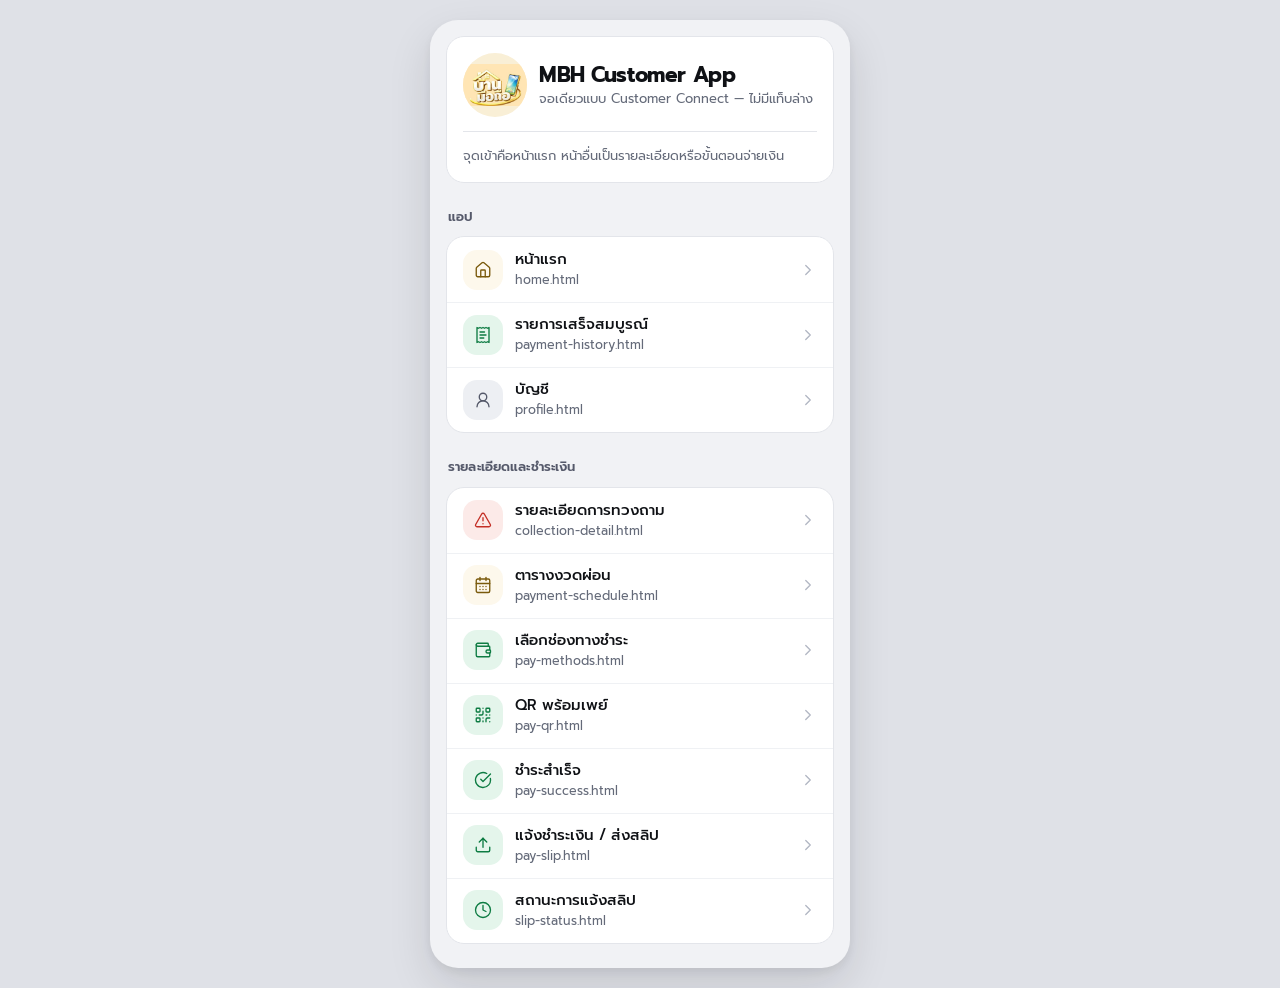
==== index.html @ 39d5591e "first commit" ====
<!DOCTYPE html>
<html lang="th">
<head>
<meta charset="UTF-8">
<meta name="viewport" content="width=device-width, initial-scale=1.0, viewport-fit=cover">
<title>MBH Customer App — รวมหน้า Mockup</title>
<link rel="preconnect" href="https://fonts.googleapis.com">
<link rel="preconnect" href="https://fonts.gstatic.com" crossorigin>
<link href="https://fonts.googleapis.com/css2?family=Prompt:wght@400;500;600;700&display=swap" rel="stylesheet">
<link rel="stylesheet" href="assets/theme.css">
</head>
<body>
<!--
THESIS: แอปหนี้ที่อ่านออกกลางแดดในแวบเดียว — มาตรฐานแอปการเงินไทยที่ทำให้เนี้ยบระดับ KPLUS/Revolut ปฏิเสธการ์ดเงาซ้อนการ์ดและลูกเล่นที่ทำให้ตัวเลขอ่านช้าลง
OWN-WORLD: พื้นเทา #F1F2F5 การ์ดขาวเงาบาง เส้น 1px ทอง #D2A32C เป็น accent เดียวของระบบ แดง/เขียวสงวนไว้สื่อสถานะเท่านั้น Prompt ตัวเลข tabular ปุ่มสูง 52px มุม 14-18px
STORY: ลูกค้าที่ค้างงวดเปิดแอป เห็นยอด ฿3,400 กับวันครบกำหนดก่อนอย่างอื่น เข้าใจว่าค่าติดตาม ฿200 มาจากไหน แล้วกดจ่ายหรือแจ้งสลิปได้ใน 1 แตะ
FIRST VIEWPORT: แถบสถานะค้างชำระหนึ่งบรรทัด แล้วแผงยอดขาวเต็มความกว้าง ยอด ฿3,400 ที่ 34px คือตัวใหญ่ที่สุดในหน้า ใต้ยอดเป็นแถบ 12 ขีดของ 12 งวด ปิดท้ายด้วยปุ่มชำระเงินคู่แจ้งสลิป
FORM: canon (มาตรฐานหมวด ผู้ใช้เลือกเอง) นอกลิสต์ผู้สมัครทั้ง 7 · seed 402bb3ea
FINISH: unreviewed and undocumented is unfinished; this build ends with the finish review, the verdict, DESIGN.md, and every shipping raster carrying its provenance
-->
<div class="app">
<script>window.PAGE = { bare: true };</script>
<script src="assets/layout.js"></script>
<div class="screen">

  <div class="card">
    <div class="row gap-12">
      <span class="avatar avatar-lg"><img src="assets/logo.jpg" alt="MBH"></span>
      <div class="flex-1">
        <div class="h1">MBH Customer App</div>
        <div class="sub">จอเดียวแบบ Customer Connect — ไม่มีแท็บล่าง</div>
      </div>
    </div>
    <div class="divider"></div>
    <div class="sub">จุดเข้าคือหน้าแรก หน้าอื่นเป็นรายละเอียดหรือขั้นตอนจ่ายเงิน</div>
  </div>

  <div class="section-title">แอป</div>
  <div class="list">
    <a class="list-item" href="home.html">
      <span class="list-ico"><i data-lucide="house"></i></span>
      <div class="body"><div class="title">หน้าแรก</div><div class="desc">home.html</div></div>
      <i data-lucide="chevron-right" class="chev"></i>
    </a>
    <a class="list-item" href="payment-history.html">
      <span class="list-ico g"><i data-lucide="receipt-text"></i></span>
      <div class="body"><div class="title">รายการเสร็จสมบูรณ์</div><div class="desc">payment-history.html</div></div>
      <i data-lucide="chevron-right" class="chev"></i>
    </a>
    <a class="list-item" href="profile.html">
      <span class="list-ico n"><i data-lucide="user-round"></i></span>
      <div class="body"><div class="title">บัญชี</div><div class="desc">profile.html</div></div>
      <i data-lucide="chevron-right" class="chev"></i>
    </a>
  </div>

  <div class="section-title">รายละเอียดและชำระเงิน</div>
  <div class="list">
    <a class="list-item" href="collection-detail.html">
      <span class="list-ico r"><i data-lucide="triangle-alert"></i></span>
      <div class="body"><div class="title">รายละเอียดการทวงถาม</div><div class="desc">collection-detail.html</div></div>
      <i data-lucide="chevron-right" class="chev"></i>
    </a>
    <a class="list-item" href="payment-schedule.html">
      <span class="list-ico"><i data-lucide="calendar-days"></i></span>
      <div class="body"><div class="title">ตารางงวดผ่อน</div><div class="desc">payment-schedule.html</div></div>
      <i data-lucide="chevron-right" class="chev"></i>
    </a>
    <a class="list-item" href="pay-methods.html">
      <span class="list-ico g"><i data-lucide="wallet"></i></span>
      <div class="body"><div class="title">เลือกช่องทางชำระ</div><div class="desc">pay-methods.html</div></div>
      <i data-lucide="chevron-right" class="chev"></i>
    </a>
    <a class="list-item" href="pay-qr.html">
      <span class="list-ico g"><i data-lucide="qr-code"></i></span>
      <div class="body"><div class="title">QR พร้อมเพย์</div><div class="desc">pay-qr.html</div></div>
      <i data-lucide="chevron-right" class="chev"></i>
    </a>
    <a class="list-item" href="pay-success.html">
      <span class="list-ico g"><i data-lucide="circle-check-big"></i></span>
      <div class="body"><div class="title">ชำระสำเร็จ</div><div class="desc">pay-success.html</div></div>
      <i data-lucide="chevron-right" class="chev"></i>
    </a>
    <a class="list-item" href="pay-slip.html">
      <span class="list-ico g"><i data-lucide="upload"></i></span>
      <div class="body"><div class="title">แจ้งชำระเงิน / ส่งสลิป</div><div class="desc">pay-slip.html</div></div>
      <i data-lucide="chevron-right" class="chev"></i>
    </a>
    <a class="list-item" href="slip-status.html">
      <span class="list-ico g"><i data-lucide="clock"></i></span>
      <div class="body"><div class="title">สถานะการแจ้งสลิป</div><div class="desc">slip-status.html</div></div>
      <i data-lucide="chevron-right" class="chev"></i>
    </a>
  </div>

</div>
</div>
</body>
</html>
---- assets/theme.css ----
/* ==========================================================================
   MBH Customer App — Design System v3 (canon)
   บ้านมือถือ MOBILE HOME (MBH) · static mockup · mobile-first

   ทิศทาง: มาตรฐานแอปการเงินไทย ทำให้เนี้ยบระดับ KPLUS / Revolut / Wise
   ทองเป็น accent เดียวของระบบ · พื้นผิวขาว-เทา · ตัวเลขเป็นพระเอก
   ========================================================================== */

:root {
  /* ---- ground & surface ---- */
  --page: #F1F2F5;
  --surface: #FFFFFF;
  --surface-2: #F7F8FA;
  --surface-3: #EDEFF3;
  --line: #E3E5EA;
  --line-soft: #EFF1F4;

  /* ---- ink (ทุกระดับผ่าน 4.5:1 ทั้งบน --surface และ --page) ---- */
  --ink: #0F1115;
  --ink-2: #55596A;
  --ink-3: #646A79;
  --ink-on-gold: #241903;

  /* ---- accent เดียวของระบบ: ทอง MBH ----
     gold-500 = สีแบรนด์ (ใช้เป็นพื้นปุ่ม/แถบ)
     gold-ink = ทองที่เข้มพอสำหรับตัวอักษรบนพื้นขาว */
  --gold-50:  #FDF8EC;
  --gold-100: #F9EFD6;
  --gold-200: #F1DFAF;
  --gold-400: #E2B63F;
  --gold-500: #D2A32C;
  --gold-600: #B0821A;
  --gold-ink: #7A5A0C;

  /* ---- สถานะ (ใช้เฉพาะสื่อสถานะ ห้ามใช้ตกแต่ง) ---- */
  --success: #0E7C43;
  --success-bg: #E4F5EB;
  --warning: #9A5B06;
  --warning-bg: #FCF0DC;
  --danger: #C42F26;
  --danger-bg: #FCEAE8;
  --info: #1F5FB8;
  --info-bg: #E9F1FC;

  /* ---- form ---- */
  --r-xs: 8px;
  --r-sm: 10px;
  --r-md: 14px;
  --r-lg: 18px;
  --r-pill: 999px;

  --sh-1: 0 1px 2px rgba(15, 17, 21, .06);
  --sh-2: 0 2px 4px rgba(15, 17, 21, .05), 0 8px 20px rgba(15, 17, 21, .06);
  --sh-3: 0 4px 8px rgba(15, 17, 21, .06), 0 18px 44px rgba(15, 17, 21, .12);

  --appbar-h: 56px;
  --tabbar-h: 60px;
  --pad: 16px;

  --ease: cubic-bezier(.2, .8, .25, 1);
}

*, *::before, *::after { margin: 0; padding: 0; box-sizing: border-box; -webkit-tap-highlight-color: transparent; }

html { -webkit-text-size-adjust: 100%; }

body {
  font-family: "Prompt", "Noto Sans Thai", -apple-system, BlinkMacSystemFont, sans-serif;
  font-size: 15px;
  line-height: 1.5;
  color: var(--ink);
  background: #DFE1E7;
  -webkit-font-smoothing: antialiased;
  text-rendering: optimizeLegibility;
  font-variant-numeric: tabular-nums lining-nums;
}

a { color: inherit; text-decoration: none; }
button, input, select, textarea { font: inherit; color: inherit; }
button { background: none; border: none; cursor: pointer; }
img { display: block; max-width: 100%; }

/* ---- browser surfaces: ส่วนที่ไม่ได้วาดเองก็ต้องเป็นของระบบ ---- */
::selection { background: var(--gold-200); color: var(--ink); }
:focus-visible { outline: 2px solid var(--gold-600); outline-offset: 2px; border-radius: var(--r-xs); }
input, textarea, select { caret-color: var(--gold-600); }
input[type="checkbox"], input[type="radio"] { accent-color: var(--gold-500); width: 18px; height: 18px; }
::-webkit-scrollbar { width: 8px; height: 8px; }
::-webkit-scrollbar-track { background: transparent; }
::-webkit-scrollbar-thumb { background: #C9CDD6; border-radius: var(--r-pill); }
::-webkit-scrollbar-thumb:hover { background: #AFB4C0; }
* { scrollbar-width: thin; scrollbar-color: #C9CDD6 transparent; }

@media (prefers-reduced-motion: reduce) {
  *, *::before, *::after { animation: none !important; transition: none !important; }
}

/* ==========================================================================
   Shell
   ========================================================================== */

.app {
  position: relative;
  display: flex;
  flex-direction: column;
  width: 100%;
  max-width: 420px;
  min-height: 100vh;
  min-height: 100dvh;
  margin: 0 auto;
  background: var(--page);
  overflow: clip;
}

@media (min-width: 480px) {
  body { padding: 20px 0; }
  .app { min-height: calc(100dvh - 40px); border-radius: 28px; box-shadow: var(--sh-3); }
}

.appbar {
  position: sticky;
  top: 0;
  z-index: 30;
  display: flex;
  align-items: center;
  justify-content: space-between;
  gap: 4px;
  min-height: calc(var(--appbar-h) + env(safe-area-inset-top));
  padding: env(safe-area-inset-top) 12px 0;
  background: var(--surface);
  border-bottom: 1px solid var(--line);
}
.appbar-title {
  position: absolute;
  left: 52px;
  right: 52px;
  min-width: 0;
  font-size: 16px;
  font-weight: 600;
  letter-spacing: -.01em;
  text-align: center;
  white-space: nowrap;
  overflow: hidden;
  text-overflow: ellipsis;
  pointer-events: none;
}
.icon-btn {
  display: inline-flex;
  align-items: center;
  justify-content: center;
  width: 40px;
  height: 40px;
  flex-shrink: 0;
  color: var(--ink);
  border-radius: var(--r-md);
  transition: background .16s var(--ease);
}
.icon-btn:hover { background: var(--surface-3); }
.icon-btn:active { background: var(--line); }
.icon-btn.has-dot { position: relative; }
.icon-btn.has-dot::after {
  content: "";
  position: absolute;
  top: 9px; right: 10px;
  width: 8px; height: 8px;
  border-radius: var(--r-pill);
  background: var(--danger);
  box-shadow: 0 0 0 2px var(--surface);
}

.screen {
  flex: 1;
  display: flex;
  flex-direction: column;
  padding: 16px var(--pad) max(24px, env(safe-area-inset-bottom));
}
.screen.has-tabbar { padding-bottom: calc(var(--tabbar-h) + 28px); }
.screen.flush { padding-left: 0; padding-right: 0; }

.connect {
  display: flex;
  flex-direction: column;
  min-width: 0;
  gap: 16px;
  margin-top: 16px;
}
.screen > .connect:first-child { margin-top: 0; }
.connect-foot { padding-top: 8px; }

.session {
  display: flex;
  align-items: flex-start;
  gap: 8px;
  margin-top: 16px;
  color: var(--ink-3);
}
.session .sub { flex: 1; min-width: 0; }

.tabbar {
  position: sticky;
  bottom: 0;
  z-index: 30;
  display: flex;
  height: var(--tabbar-h);
  background: var(--surface);
  border-top: 1px solid var(--line);
  padding-bottom: env(safe-area-inset-bottom);
}
.tab-item {
  flex: 1;
  display: flex;
  flex-direction: column;
  align-items: center;
  justify-content: center;
  gap: 4px;
  font-size: 11px;
  font-weight: 500;
  color: var(--ink-3);
  transition: color .16s var(--ease);
}
.tab-item svg.lucide { width: 22px; height: 22px; stroke-width: 1.8; }
.tab-item.active { color: var(--gold-ink); font-weight: 600; }
.tab-item.active svg.lucide { stroke-width: 2.2; }

/* ==========================================================================
   Icons
   ========================================================================== */

svg.lucide { width: 18px; height: 18px; stroke-width: 1.8; flex-shrink: 0; vertical-align: -3.5px; }
.btn svg.lucide { width: 18px; height: 18px; vertical-align: -3px; }
.btn-sm svg.lucide, .badge svg.lucide, .chip svg.lucide { width: 14px; height: 14px; vertical-align: -2.5px; }
.icon-btn svg.lucide { width: 21px; height: 21px; vertical-align: 0; }
.empty svg.lucide { width: 32px; height: 32px; stroke-width: 1.5; }

/* ==========================================================================
   Type
   ========================================================================== */

.h1 { font-size: 21px; font-weight: 700; letter-spacing: -.02em; line-height: 1.3; }
.h2 { font-size: 17px; font-weight: 600; letter-spacing: -.01em; line-height: 1.35; }
.h3 { font-size: 15px; font-weight: 600; line-height: 1.4; }
.sub { font-size: 13px; line-height: 1.5; color: var(--ink-3); }
.muted { color: var(--ink-3); }
.strong { font-weight: 600; }

.amount-xl { font-size: 34px; font-weight: 700; letter-spacing: -.01em; line-height: 1.15; }
/* Prompt Bold ให้ sidebearing ฝั่งขวาของ ฿ แคบจนชนเลขตัวแรก — ถ่างที่ตัวสัญลักษณ์ ไม่ใช่ที่ tracking ทั้งบรรทัด */
.baht { margin-right: .06em; }
.amount-lg { font-size: 22px; font-weight: 700; letter-spacing: -.01em; }
.amount-md { font-size: 17px; font-weight: 600; letter-spacing: -.01em; }
.amount-sm { font-size: 15px; font-weight: 600; }

.section-title {
  display: flex;
  align-items: baseline;
  justify-content: space-between;
  gap: 12px;
  margin: 24px 2px 10px;
  font-size: 13px;
  font-weight: 600;
  letter-spacing: .01em;
  color: var(--ink-2);
}
.screen > .section-title:first-child { margin-top: 4px; }
.section-title a { font-size: 13px; font-weight: 500; color: var(--gold-ink); }
.section-title a:active { opacity: .6; }

/* ==========================================================================
   Card & panel
   ========================================================================== */

.card {
  background: var(--surface);
  border: 1px solid var(--line);
  border-radius: var(--r-lg);
  padding: 16px;
}
.card + .card { margin-top: 12px; }
.card-flush { padding: 0; overflow: hidden; }
.card-head {
  display: flex;
  align-items: center;
  justify-content: space-between;
  gap: 12px;
  margin-bottom: 12px;
}
.card-title { font-size: 15px; font-weight: 600; }

/* แผงยอดหลักของหน้า — หน้าละหนึ่งอันเท่านั้น */
.balance {
  background: var(--surface);
  border-radius: var(--r-lg);
  padding: 20px 18px 18px;
  box-shadow: var(--sh-2);
}
.balance .label { font-size: 13px; color: var(--ink-3); }
.balance .amount-xl { margin-top: 6px; animation: rise .5s var(--ease) both; }
.balance .meta { margin-top: 8px; font-size: 13px; color: var(--ink-2); }

@keyframes rise {
  from { opacity: 0; transform: translateY(6px); }
  to { opacity: 1; transform: none; }
}

/* ==========================================================================
   Buttons
   ========================================================================== */

.btn {
  display: inline-flex;
  align-items: center;
  justify-content: center;
  gap: 8px;
  height: 52px;
  padding: 0 20px;
  border: 1px solid transparent;
  border-radius: var(--r-md);
  font-size: 15px;
  font-weight: 600;
  letter-spacing: -.01em;
  transition: transform .12s var(--ease), background .16s var(--ease), border-color .16s var(--ease);
}
.btn:active { transform: scale(.985); }
.btn-primary { background: var(--gold-500); color: var(--ink-on-gold); box-shadow: var(--sh-1); }
.btn-primary:hover { background: var(--gold-400); }
.btn-outline { background: var(--surface); border-color: var(--line); color: var(--ink); }
.btn-outline:hover { background: var(--surface-2); }
.btn-ghost { background: transparent; color: var(--ink-2); }
.btn-ghost:hover { background: var(--surface-3); }
.btn-dark { background: var(--ink); color: #fff; }
.btn-danger { background: var(--danger); color: #fff; }
.btn-block { display: flex; width: 100%; }
.btn-sm { height: 38px; padding: 0 14px; font-size: 13px; border-radius: var(--r-sm); }
.btn-lg { height: 56px; font-size: 16px; }
.btn[disabled], .btn.is-disabled { opacity: .4; pointer-events: none; }
.btn.is-loading { position: relative; pointer-events: none; color: transparent; }
.btn.is-loading::after {
  content: "";
  position: absolute;
  width: 18px; height: 18px;
  border: 2px solid var(--ink-on-gold);
  border-top-color: transparent;
  border-radius: var(--r-pill);
  animation: spin .7s linear infinite;
}
@keyframes spin { to { transform: rotate(360deg); } }

/* แถบปุ่มติดล่างจอ */
.action-bar {
  position: sticky;
  bottom: 0;
  z-index: 25;
  display: flex;
  gap: 10px;
  margin: 20px calc(var(--pad) * -1) calc(var(--pad) * -1);
  padding: 12px var(--pad) calc(12px + env(safe-area-inset-bottom));
  background: var(--surface);
  border-top: 1px solid var(--line);
}
.action-bar .btn { flex: 1; }
.action-bar .btn-icon { flex: 0 0 52px; padding: 0; }

/* ==========================================================================
   Badge / chip / tabs
   ========================================================================== */

.badge {
  display: inline-flex;
  align-items: center;
  gap: 5px;
  height: 22px;
  padding: 0 9px;
  border-radius: var(--r-xs);
  font-size: 12px;
  font-weight: 600;
  background: var(--surface-3);
  color: var(--ink-2);
  white-space: nowrap;
}
.badge-success { background: var(--success-bg); color: var(--success); }
.badge-warning { background: var(--warning-bg); color: var(--warning); }
.badge-danger  { background: var(--danger-bg);  color: var(--danger); }
.badge-info    { background: var(--info-bg);    color: var(--info); }
.badge-gold    { background: var(--gold-100);   color: var(--gold-ink); }

.chip-row {
  display: flex;
  gap: 8px;
  margin: 0 calc(var(--pad) * -1);
  padding: 2px var(--pad) 6px;
  overflow-x: auto;
  scrollbar-width: none;
}
.chip-row::-webkit-scrollbar { display: none; }
.chip {
  flex-shrink: 0;
  display: inline-flex;
  align-items: center;
  gap: 6px;
  height: 36px;
  padding: 0 14px;
  border: 1px solid var(--line);
  border-radius: var(--r-pill);
  background: var(--surface);
  font-size: 13px;
  font-weight: 500;
  color: var(--ink-2);
  transition: background .16s var(--ease), color .16s var(--ease), border-color .16s var(--ease);
}
.chip.active { background: var(--ink); border-color: var(--ink); color: #fff; }

.tabs {
  display: flex;
  gap: 4px;
  padding: 4px;
  background: var(--surface-3);
  border-radius: var(--r-md);
}
.tabs .tab {
  flex: 1;
  min-width: 0;
  height: 40px;
  display: inline-flex;
  align-items: center;
  justify-content: center;
  gap: 4px;
  border-radius: var(--r-sm);
  font-size: 13px;
  font-weight: 500;
  color: var(--ink-2);
  line-height: 1.2;
  text-align: center;
  transition: background .16s var(--ease), color .16s var(--ease);
}
.tabs .tab.active { background: var(--surface); color: var(--ink); font-weight: 600; box-shadow: var(--sh-1); }
.tabs .tab .count { font-size: 12px; font-weight: 500; color: var(--ink-3); }
.tabs .tab.active .count { color: var(--gold-ink); }

/* ==========================================================================
   List
   ========================================================================== */

.list {
  background: var(--surface);
  border: 1px solid var(--line);
  border-radius: var(--r-lg);
  overflow: hidden;
}
.list-item {
  display: flex;
  align-items: center;
  gap: 12px;
  min-height: 62px;
  padding: 12px 16px;
  transition: background .16s var(--ease);
}
.list-item + .list-item { box-shadow: inset 0 1px 0 var(--line-soft); }
.list-item:hover { background: var(--surface-2); }
.list-item:active { background: var(--surface-3); }
.list-item .body { flex: 1; min-width: 0; }
.list-item .title { font-size: 15px; font-weight: 500; line-height: 1.35; }
/* ภาษาไทยไม่มีช่องว่างระหว่างคำ เบราว์เซอร์ตัดบรรทัดเองได้ทุกที่ — ยอมได้ 2 บรรทัด
   ใช้ line-clamp แทน ellipsis บรรทัดเดียว เพื่อไม่ให้ข้อความหายเงียบเมื่อ copy ยาวขึ้น */
.list-item .desc {
  margin-top: 2px;
  font-size: 12.5px;
  color: var(--ink-3);
  display: -webkit-box;
  -webkit-box-orient: vertical;
  -webkit-line-clamp: 2;
  overflow: hidden;
}
.list-item .trail { flex-shrink: 0; text-align: right; }
.list-item .trail .desc { margin-top: 3px; }
.chev { color: #B3B8C4; }

.list-ico {
  display: inline-flex;
  align-items: center;
  justify-content: center;
  width: 40px;
  height: 40px;
  flex-shrink: 0;
  border-radius: var(--r-md);
  background: var(--gold-50);
  color: var(--gold-ink);
}
.list-ico.g { background: var(--success-bg); color: var(--success); }
.list-ico.r { background: var(--danger-bg);  color: var(--danger); }
.list-ico.b { background: var(--info-bg);    color: var(--info); }
.list-ico.y { background: var(--warning-bg); color: var(--warning); }
.list-ico.n { background: var(--surface-3);  color: var(--ink-2); }

/* แถวรายการงวด: ตัวเลขต้องเรียงตรงคอลัมน์ */
.due-row {
  display: flex;
  align-items: center;
  gap: 12px;
  padding: 14px 16px;
  min-height: 76px;
  transition: background .16s var(--ease);
}
.due-row + .due-row { box-shadow: inset 0 1px 0 var(--line-soft); }
.due-row:hover { background: var(--surface-2); }
.due-row:active { background: var(--surface-3); }
.due-row .trail {
  margin-left: auto;
  flex: 0 0 auto;
  min-width: 5.5em;
  text-align: right;
}
.due-row .chev { align-self: center; }

/* key-value */
.kv {
  display: flex;
  align-items: baseline;
  justify-content: space-between;
  gap: 16px;
  padding: 10px 0;
  font-size: 14px;
}
.kv + .kv { box-shadow: inset 0 1px 0 var(--line-soft); }
.kv .k { flex-shrink: 0; color: var(--ink-3); }
.kv .v { font-weight: 500; text-align: right; }
.kv.total { margin-top: 2px; padding-top: 14px; border-top: 1px solid var(--line); box-shadow: none; }
.kv.total .k { font-size: 15px; font-weight: 600; color: var(--ink); }
.kv.total .v { font-size: 20px; font-weight: 700; letter-spacing: -.02em; }

.divider { height: 1px; margin: 14px 0; background: var(--line); border: 0; }
.divider-dashed { height: 0; margin: 14px 0; border: 0; border-top: 1px dashed var(--line); }

/* ==========================================================================
   Data display
   ========================================================================== */

.stats { display: grid; grid-template-columns: repeat(2, 1fr); gap: 10px; }
.stats-3 { grid-template-columns: repeat(3, 1fr); }
.stat {
  padding: 13px 14px;
  background: var(--surface);
  border-radius: var(--r-md);
  box-shadow: var(--sh-1);
}
.stat .label { font-size: 12px; color: var(--ink-3); }
.stat .value { margin-top: 4px; font-size: 17px; font-weight: 700; letter-spacing: -.02em; }

/* แถบ 12 งวด — หนึ่งขีดคือหนึ่งงวด ทุกขีดมีความหมาย */
.ticks { display: flex; gap: 3px; height: 26px; }
.ticks .tick { flex: 1; border-radius: 3px; background: var(--line); }
.ticks .tick.paid { background: var(--gold-500); }
.ticks .tick.overdue { background: var(--danger); }
.ticks .tick.due { background: var(--gold-200); }

.progress { height: 8px; border-radius: var(--r-pill); background: var(--line); overflow: hidden; }
.progress-bar { height: 100%; border-radius: var(--r-pill); background: var(--gold-500); }

.timeline { position: relative; padding-left: 28px; }
.timeline::before {
  content: "";
  position: absolute;
  left: 7px; top: 8px; bottom: 8px;
  width: 2px;
  background: var(--line);
}
.tl-item { position: relative; padding-bottom: 18px; }
.tl-item:last-child { padding-bottom: 0; }
.tl-item::before {
  content: "";
  position: absolute;
  left: -28px; top: 4px;
  width: 16px; height: 16px;
  border-radius: var(--r-pill);
  background: var(--surface);
  box-shadow: inset 0 0 0 3px var(--line);
}
.tl-item.done::before { background: var(--success); box-shadow: inset 0 0 0 3px var(--success-bg); }
.tl-item.active::before { background: var(--gold-500); box-shadow: inset 0 0 0 3px var(--gold-200); }
.tl-item .tl-title { font-size: 14px; font-weight: 500; }
.tl-item .tl-meta { margin-top: 2px; font-size: 12.5px; color: var(--ink-3); }

/* ==========================================================================
   Form
   ========================================================================== */

.field { margin-bottom: 16px; }
.field > label { display: block; margin-bottom: 6px; font-size: 13px; font-weight: 500; color: var(--ink-2); }
.req { color: var(--danger); }

.input, .select, .textarea {
  width: 100%;
  height: 52px;
  padding: 0 14px;
  background: var(--surface);
  border: 1px solid var(--line);
  border-radius: var(--r-md);
  font-size: 15px;
  transition: border-color .16s var(--ease), box-shadow .16s var(--ease);
}
.textarea { height: auto; min-height: 104px; padding: 13px 14px; line-height: 1.5; resize: vertical; }
.input:hover, .select:hover, .textarea:hover { border-color: #CFD3DC; }
.input:focus, .select:focus, .textarea:focus {
  outline: none;
  border-color: var(--gold-500);
  box-shadow: 0 0 0 3px var(--gold-100);
}
.input::placeholder, .textarea::placeholder { color: #9DA3B0; }
.input.is-error, .textarea.is-error { border-color: var(--danger); }
.field .error { margin-top: 6px; font-size: 12.5px; color: var(--danger); }
.hint { margin-top: 6px; font-size: 12.5px; color: var(--ink-3); }

.select {
  appearance: none;
  padding-right: 40px;
  background-image: url("data:image/svg+xml,%3Csvg xmlns='http://www.w3.org/2000/svg' width='16' height='16' fill='none' stroke='%23767C8C' stroke-width='2' stroke-linecap='round' stroke-linejoin='round'%3E%3Cpath d='m4 6 4 4 4-4'/%3E%3C/svg%3E");
  background-repeat: no-repeat;
  background-position: right 14px center;
}

.input-group { position: relative; }
.input-group .ico { position: absolute; left: 14px; top: 50%; transform: translateY(-50%); color: var(--ink-3); pointer-events: none; }
.input-group .input { padding-left: 44px; }

.search { position: relative; }
.search .ico { position: absolute; left: 14px; top: 50%; transform: translateY(-50%); color: var(--ink-3); pointer-events: none; }
.search input {
  width: 100%;
  height: 44px;
  padding: 0 14px 0 42px;
  background: var(--surface);
  border: 1px solid var(--line);
  border-radius: var(--r-pill);
  font-size: 14px;
}

/* ตัวเลือกแบบแถว (ช่องทางชำระ ฯลฯ) */
.choice {
  display: flex;
  align-items: center;
  gap: 12px;
  width: 100%;
  padding: 14px 16px;
  text-align: left;
  background: var(--surface);
  border: 1px solid var(--line);
  border-radius: var(--r-md);
  transition: border-color .16s var(--ease), background .16s var(--ease), box-shadow .16s var(--ease);
}
.choice + .choice { margin-top: 10px; }
.choice:hover { background: var(--surface-2); }
.choice.selected { border-color: var(--gold-500); box-shadow: 0 0 0 1px var(--gold-500); }
.choice .body { flex: 1; min-width: 0; }
.choice .title { font-size: 15px; font-weight: 500; }
.choice .desc { margin-top: 2px; font-size: 12.5px; color: var(--ink-3); }
.radio-dot {
  width: 22px; height: 22px;
  flex-shrink: 0;
  border: 2px solid #C6CAD4;
  border-radius: var(--r-pill);
  transition: border-color .16s var(--ease), box-shadow .16s var(--ease);
}
.choice.selected .radio-dot {
  border-color: var(--gold-500);
  box-shadow: inset 0 0 0 3px var(--surface), inset 0 0 0 11px var(--gold-500);
}

.switch {
  position: relative;
  width: 46px; height: 28px;
  flex-shrink: 0;
  border-radius: var(--r-pill);
  background: #C6CAD4;
  transition: background .18s var(--ease);
}
.switch::after {
  content: "";
  position: absolute;
  top: 3px; left: 3px;
  width: 22px; height: 22px;
  border-radius: var(--r-pill);
  background: #fff;
  box-shadow: var(--sh-1);
  transition: transform .18s var(--ease);
}
.switch.on { background: var(--gold-500); }
.switch.on::after { transform: translateX(18px); }

.upload-box {
  display: flex;
  flex-direction: column;
  align-items: center;
  justify-content: center;
  gap: 8px;
  width: 100%;
  padding: 26px 20px;
  text-align: center;
  background: var(--surface);
  border: 1.5px dashed #CFD3DC;
  border-radius: var(--r-md);
  color: var(--ink-3);
  font-size: 13px;
  transition: border-color .16s var(--ease), background .16s var(--ease);
}
.upload-box:hover { border-color: var(--gold-500); background: var(--gold-50); }

.otp { display: flex; gap: 10px; justify-content: center; }
.otp input {
  width: 48px; height: 58px;
  text-align: center;
  font-size: 22px;
  font-weight: 600;
  background: var(--surface);
  border: 1px solid var(--line);
  border-radius: var(--r-md);
}

/* ==========================================================================
   Feedback
   ========================================================================== */

.alert {
  display: flex;
  align-items: flex-start;
  gap: 10px;
  padding: 12px 14px;
  border-radius: var(--r-md);
  font-size: 13.5px;
  line-height: 1.5;
  background: var(--surface-3);
  color: var(--ink-2);
}
.alert svg.lucide { margin-top: 1px; }
.alert a { font-weight: 600; text-decoration: underline; text-underline-offset: 3px; }
.alert-success { background: var(--success-bg); color: #0B6738; }
.alert-warning { background: var(--warning-bg); color: var(--warning); }
.alert-danger  { background: var(--danger-bg);  color: #A32820; }
.alert-info    { background: var(--info-bg);    color: #1A4E97; }

/* แถบสถานะค้างชำระ — ข้อความนำ สีตาม */
.notice {
  display: flex;
  align-items: center;
  gap: 10px;
  width: 100%;
  min-height: 48px;
  padding: 12px 14px;
  border-radius: var(--r-md);
  background: var(--danger-bg);
  color: #A32820;
  font-size: 13.5px;
  font-weight: 500;
  text-align: left;
}
.notice .flex-1 { line-height: 1.45; }
/* สถานะ "กำลังดำเนินการ" ไม่ใช่สถานะเตือนภัย — ใช้ระดับเดียวกับป้าย badge-warning */
.notice.pending { background: var(--warning-bg); color: var(--warning); }

.empty {
  display: flex;
  flex-direction: column;
  align-items: center;
  gap: 10px;
  padding: 48px 24px;
  text-align: center;
  color: var(--ink-3);
  font-size: 13.5px;
}

.skeleton {
  height: 14px;
  border-radius: var(--r-xs);
  background: linear-gradient(90deg, var(--surface-3) 25%, #E6E8ED 37%, var(--surface-3) 63%);
  background-size: 400% 100%;
  animation: shimmer 1.4s ease infinite;
}
@keyframes shimmer { from { background-position: 100% 0; } to { background-position: 0 0; } }

/* ==========================================================================
   Misc parts
   ========================================================================== */

.avatar {
  display: inline-flex;
  align-items: center;
  justify-content: center;
  width: 44px; height: 44px;
  flex-shrink: 0;
  border-radius: var(--r-pill);
  background: var(--gold-100);
  color: var(--gold-ink);
  font-size: 15px;
  font-weight: 600;
  overflow: hidden;
}
.avatar-lg { width: 64px; height: 64px; font-size: 21px; }

.qr-box {
  display: flex;
  align-items: center;
  justify-content: center;
  width: 216px; height: 216px;
  margin: 0 auto;
  background: var(--surface);
  border: 1px solid var(--line);
  border-radius: var(--r-md);
}

.device-thumb {
  display: inline-flex;
  align-items: center;
  justify-content: center;
  width: 48px; height: 48px;
  flex-shrink: 0;
  border-radius: var(--r-sm);
  background: var(--surface);
  border: 1px solid var(--line);
  color: var(--ink-2);
  overflow: hidden;
}
.device-thumb img {
  width: 100%;
  height: 100%;
  object-fit: cover;
}

.slip-preview {
  position: relative;
  display: flex;
  flex-direction: column;
  align-items: center;
  justify-content: center;
  gap: 8px;
  height: 200px;
  background: var(--surface-2);
  border: 1px solid var(--line);
  border-radius: var(--r-md);
  color: var(--ink-3);
  font-size: 13px;
  overflow: hidden;
}
.slip-preview .remove {
  position: absolute;
  top: 10px; right: 10px;
  display: inline-flex;
  align-items: center;
  justify-content: center;
  width: 30px; height: 30px;
  border-radius: var(--r-pill);
  background: rgba(15, 17, 21, .62);
  color: #fff;
}

.file-item {
  display: flex;
  align-items: center;
  gap: 12px;
  padding: 12px 14px;
  background: var(--surface);
  border: 1px solid var(--line);
  border-radius: var(--r-md);
}
.file-item .name { flex: 1; min-width: 0; font-size: 13.5px; overflow: hidden; text-overflow: ellipsis; white-space: nowrap; }

.chat-thread { display: flex; flex-direction: column; gap: 10px; }
.bubble { max-width: 78%; padding: 10px 14px; border-radius: var(--r-lg); font-size: 14px; line-height: 1.5; }
.bubble .time { display: block; margin-top: 4px; font-size: 11px; opacity: .65; }
.bubble.them { align-self: flex-start; background: var(--surface); border-bottom-left-radius: 6px; box-shadow: var(--sh-1); }
.bubble.me { align-self: flex-end; background: var(--gold-500); color: var(--ink-on-gold); border-bottom-right-radius: 6px; }

/* ==========================================================================
   Utilities
   ========================================================================== */

.grid-2 { display: grid; grid-template-columns: repeat(2, 1fr); gap: 10px; }
.row { display: flex; align-items: center; gap: 10px; }
.row-between { display: flex; align-items: center; justify-content: space-between; gap: 12px; }
.col { display: flex; flex-direction: column; }
.gap-4 { gap: 4px; } .gap-8 { gap: 8px; } .gap-12 { gap: 12px; }
.mt-4 { margin-top: 4px; } .mt-8 { margin-top: 8px; } .mt-12 { margin-top: 12px; } .mt-16 { margin-top: 16px; } .mt-24 { margin-top: 24px; }
.mb-8 { margin-bottom: 8px; } .mb-12 { margin-bottom: 12px; } .mb-16 { margin-bottom: 16px; } .mb-24 { margin-bottom: 24px; }
.text-center { text-align: center; }
.text-right { text-align: right; }
.flex-1 { flex: 1; min-width: 0; }
.t-success { color: var(--success); }
.t-danger { color: var(--danger); }
.t-warning { color: var(--warning); }
.t-gold { color: var(--gold-ink); }

a.card { transition: background .16s var(--ease); }
a.card:hover { background: var(--surface-2); }
a.card:active { background: var(--surface-3); }

@media (max-width: 359px) {
  .due-row { flex-wrap: wrap; }
  .due-row .trail { width: 100%; margin-left: 0; text-align: left; min-width: 0; }
  .due-row .chev { display: none; }
  .tabs .tab { font-size: 12.5px; padding: 0 6px; }
}
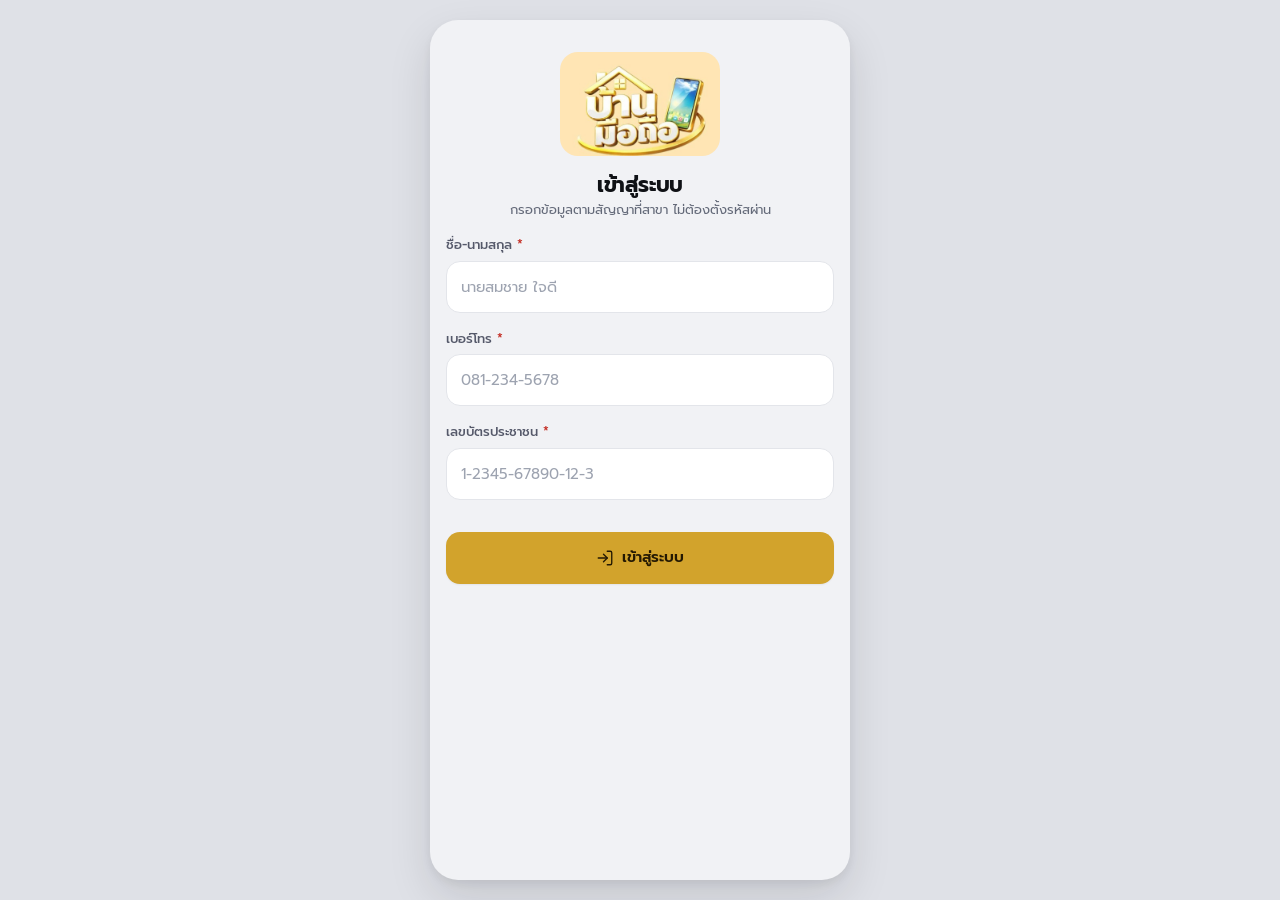
==== commit cf432ca8: "Turn the customer mock into a login-to-slip flow. Customers enter on identity login, tap an installm" ====
--- a/index.html
+++ b/index.html
@@ -3,7 +3,7 @@
 <head>
 <meta charset="UTF-8">
 <meta name="viewport" content="width=device-width, initial-scale=1.0, viewport-fit=cover">
-<title>MBH Customer App — รวมหน้า Mockup</title>
+<title>เข้าสู่ระบบ — บ้านมือถือ MBH</title>
 <link rel="preconnect" href="https://fonts.googleapis.com">
 <link rel="preconnect" href="https://fonts.gstatic.com" crossorigin>
 <link href="https://fonts.googleapis.com/css2?family=Prompt:wght@400;500;600;700&display=swap" rel="stylesheet">
@@ -11,10 +11,10 @@
 </head>
 <body>
 <!--
-THESIS: แอปหนี้ที่อ่านออกกลางแดดในแวบเดียว — มาตรฐานแอปการเงินไทยที่ทำให้เนี้ยบระดับ KPLUS/Revolut ปฏิเสธการ์ดเงาซ้อนการ์ดและลูกเล่นที่ทำให้ตัวเลขอ่านช้าลง
+THESIS: จุดเข้าแอปหนี้คือการยืนยันตัวตนตามสัญญา ไม่ใช่รหัสผ่าน — มาตรฐานแอปการเงินไทยที่ปฏิเสธการ์ดเงาซ้อนการ์ดและลูกเล่นที่ทำให้ฟอร์มอ่านช้าลง
 OWN-WORLD: พื้นเทา #F1F2F5 การ์ดขาวเงาบาง เส้น 1px ทอง #D2A32C เป็น accent เดียวของระบบ แดง/เขียวสงวนไว้สื่อสถานะเท่านั้น Prompt ตัวเลข tabular ปุ่มสูง 52px มุม 14-18px
-STORY: ลูกค้าที่ค้างงวดเปิดแอป เห็นยอด ฿3,400 กับวันครบกำหนดก่อนอย่างอื่น เข้าใจว่าค่าติดตาม ฿200 มาจากไหน แล้วกดจ่ายหรือแจ้งสลิปได้ใน 1 แตะ
-FIRST VIEWPORT: แถบสถานะค้างชำระหนึ่งบรรทัด แล้วแผงยอดขาวเต็มความกว้าง ยอด ฿3,400 ที่ 34px คือตัวใหญ่ที่สุดในหน้า ใต้ยอดเป็นแถบ 12 ขีดของ 12 งวด ปิดท้ายด้วยปุ่มชำระเงินคู่แจ้งสลิป
+STORY: ลูกค้าเปิดแอป กรอกชื่อ-นามสกุล เบอร์โทร และเลขบัตรประชาชนตามสัญญา แล้วเข้าไปเห็นยอดค้าง
+FIRST VIEWPORT: โลโก้บ้านมือถือกลางจอ หัวข้อเข้าสู่ระบบ ฟอร์ม 3 ช่องบนพื้นเทา ปุ่มทองเข้าสู่ระบบใต้ฟอร์ม
 FORM: canon (มาตรฐานหมวด ผู้ใช้เลือกเอง) นอกลิสต์ผู้สมัครทั้ง 7 · seed 402bb3ea
 FINISH: unreviewed and undocumented is unfinished; this build ends with the finish review, the verdict, DESIGN.md, and every shipping raster carrying its provenance
 -->
@@ -23,75 +23,30 @@
 <script src="assets/layout.js"></script>
 <div class="screen">
 
-  <div class="card">
-    <div class="row gap-12">
-      <span class="avatar avatar-lg"><img src="assets/logo.jpg" alt="MBH"></span>
-      <div class="flex-1">
-        <div class="h1">MBH Customer App</div>
-        <div class="sub">จอเดียวแบบ Customer Connect — ไม่มีแท็บล่าง</div>
-      </div>
-    </div>
-    <div class="divider"></div>
-    <div class="sub">จุดเข้าคือหน้าแรก หน้าอื่นเป็นรายละเอียดหรือขั้นตอนจ่ายเงิน</div>
+  <div class="text-center mt-16">
+    <img class="brand-mark" src="assets/logo.jpg" alt="บ้านมือถือ MBH" width="160" height="104">
+    <div class="h1 mt-16">เข้าสู่ระบบ</div>
+    <div class="sub">กรอกข้อมูลตามสัญญาที่สาขา ไม่ต้องตั้งรหัสผ่าน</div>
   </div>
 
-  <div class="section-title">แอป</div>
-  <div class="list">
-    <a class="list-item" href="home.html">
-      <span class="list-ico"><i data-lucide="house"></i></span>
-      <div class="body"><div class="title">หน้าแรก</div><div class="desc">home.html</div></div>
-      <i data-lucide="chevron-right" class="chev"></i>
-    </a>
-    <a class="list-item" href="payment-history.html">
-      <span class="list-ico g"><i data-lucide="receipt-text"></i></span>
-      <div class="body"><div class="title">รายการเสร็จสมบูรณ์</div><div class="desc">payment-history.html</div></div>
-      <i data-lucide="chevron-right" class="chev"></i>
-    </a>
-    <a class="list-item" href="profile.html">
-      <span class="list-ico n"><i data-lucide="user-round"></i></span>
-      <div class="body"><div class="title">บัญชี</div><div class="desc">profile.html</div></div>
-      <i data-lucide="chevron-right" class="chev"></i>
-    </a>
+  <div class="field mt-16">
+    <label for="fullname">ชื่อ-นามสกุล <span class="req">*</span></label>
+    <input id="fullname" class="input" type="text" name="fullname" autocomplete="name" placeholder="นายสมชาย ใจดี" inputmode="text">
   </div>
 
-  <div class="section-title">รายละเอียดและชำระเงิน</div>
-  <div class="list">
-    <a class="list-item" href="collection-detail.html">
-      <span class="list-ico r"><i data-lucide="triangle-alert"></i></span>
-      <div class="body"><div class="title">รายละเอียดการทวงถาม</div><div class="desc">collection-detail.html</div></div>
-      <i data-lucide="chevron-right" class="chev"></i>
-    </a>
-    <a class="list-item" href="payment-schedule.html">
-      <span class="list-ico"><i data-lucide="calendar-days"></i></span>
-      <div class="body"><div class="title">ตารางงวดผ่อน</div><div class="desc">payment-schedule.html</div></div>
-      <i data-lucide="chevron-right" class="chev"></i>
-    </a>
-    <a class="list-item" href="pay-methods.html">
-      <span class="list-ico g"><i data-lucide="wallet"></i></span>
-      <div class="body"><div class="title">เลือกช่องทางชำระ</div><div class="desc">pay-methods.html</div></div>
-      <i data-lucide="chevron-right" class="chev"></i>
-    </a>
-    <a class="list-item" href="pay-qr.html">
-      <span class="list-ico g"><i data-lucide="qr-code"></i></span>
-      <div class="body"><div class="title">QR พร้อมเพย์</div><div class="desc">pay-qr.html</div></div>
-      <i data-lucide="chevron-right" class="chev"></i>
-    </a>
-    <a class="list-item" href="pay-success.html">
-      <span class="list-ico g"><i data-lucide="circle-check-big"></i></span>
-      <div class="body"><div class="title">ชำระสำเร็จ</div><div class="desc">pay-success.html</div></div>
-      <i data-lucide="chevron-right" class="chev"></i>
-    </a>
-    <a class="list-item" href="pay-slip.html">
-      <span class="list-ico g"><i data-lucide="upload"></i></span>
-      <div class="body"><div class="title">แจ้งชำระเงิน / ส่งสลิป</div><div class="desc">pay-slip.html</div></div>
-      <i data-lucide="chevron-right" class="chev"></i>
-    </a>
-    <a class="list-item" href="slip-status.html">
-      <span class="list-ico g"><i data-lucide="clock"></i></span>
-      <div class="body"><div class="title">สถานะการแจ้งสลิป</div><div class="desc">slip-status.html</div></div>
-      <i data-lucide="chevron-right" class="chev"></i>
-    </a>
+  <div class="field">
+    <label for="phone">เบอร์โทร <span class="req">*</span></label>
+    <input id="phone" class="input" type="tel" name="phone" autocomplete="tel" inputmode="numeric" maxlength="12" placeholder="081-234-5678">
   </div>
+
+  <div class="field">
+    <label for="national-id">เลขบัตรประชาชน <span class="req">*</span></label>
+    <input id="national-id" class="input" type="text" name="nationalId" inputmode="numeric" maxlength="17" placeholder="1-2345-67890-12-3" autocomplete="off">
+  </div>
+
+  <a class="btn btn-primary btn-block mt-16" href="home.html">
+    <i data-lucide="log-in"></i> เข้าสู่ระบบ
+  </a>
 
 </div>
 </div>
--- a/assets/theme.css
+++ b/assets/theme.css
@@ -352,13 +352,14 @@
   z-index: 25;
   display: flex;
   gap: 10px;
-  margin: 20px calc(var(--pad) * -1) calc(var(--pad) * -1);
+  margin: auto calc(var(--pad) * -1) calc(var(--pad) * -1);
   padding: 12px var(--pad) calc(12px + env(safe-area-inset-bottom));
   background: var(--surface);
   border-top: 1px solid var(--line);
 }
 .action-bar .btn { flex: 1; }
 .action-bar .btn-icon { flex: 0 0 52px; padding: 0; }
+.app > .action-bar { margin: 0; flex-shrink: 0; }
 
 /* ==========================================================================
    Badge / chip / tabs
@@ -511,6 +512,26 @@
 }
 .due-row .chev { align-self: center; }
 
+.show-all-toggle { display: none; }
+.list-more-wrap { display: none; }
+.show-all-toggle:checked + .card .list-more-wrap { display: block; }
+.list-more {
+  display: flex;
+  align-items: center;
+  justify-content: center;
+  gap: 6px;
+  width: 100%;
+  padding: 14px 16px;
+  font-size: 13.5px;
+  font-weight: 600;
+  color: var(--gold-ink);
+  box-shadow: inset 0 1px 0 var(--line-soft);
+  cursor: pointer;
+}
+.list-more-close { display: none; }
+.show-all-toggle:checked + .card .list-more-open { display: none; }
+.show-all-toggle:checked + .card .list-more-close { display: flex; }
+
 /* key-value */
 .kv {
   display: flex;
@@ -793,6 +814,15 @@
   overflow: hidden;
 }
 .avatar-lg { width: 64px; height: 64px; font-size: 21px; }
+
+.brand-mark {
+  display: block;
+  width: 160px;
+  max-width: 160px;
+  height: auto;
+  margin: 0 auto;
+  border-radius: var(--r-lg);
+}
 
 .qr-box {
   display: flex;
@@ -886,9 +916,17 @@
 .t-warning { color: var(--warning); }
 .t-gold { color: var(--gold-ink); }
 
-a.card { transition: background .16s var(--ease); }
-a.card:hover { background: var(--surface-2); }
-a.card:active { background: var(--surface-3); }
+a.card, button.card { transition: background .16s var(--ease); }
+a.card:hover, button.card:hover { background: var(--surface-2); }
+a.card:active, button.card:active { background: var(--surface-3); }
+button.card {
+  display: block;
+  width: 100%;
+  text-align: left;
+  cursor: pointer;
+}
+.card .copy-status { flex-shrink: 0; color: var(--ink-3); }
+.card.is-copied .copy-status { color: var(--success); }
 
 @media (max-width: 359px) {
   .due-row { flex-wrap: wrap; }
